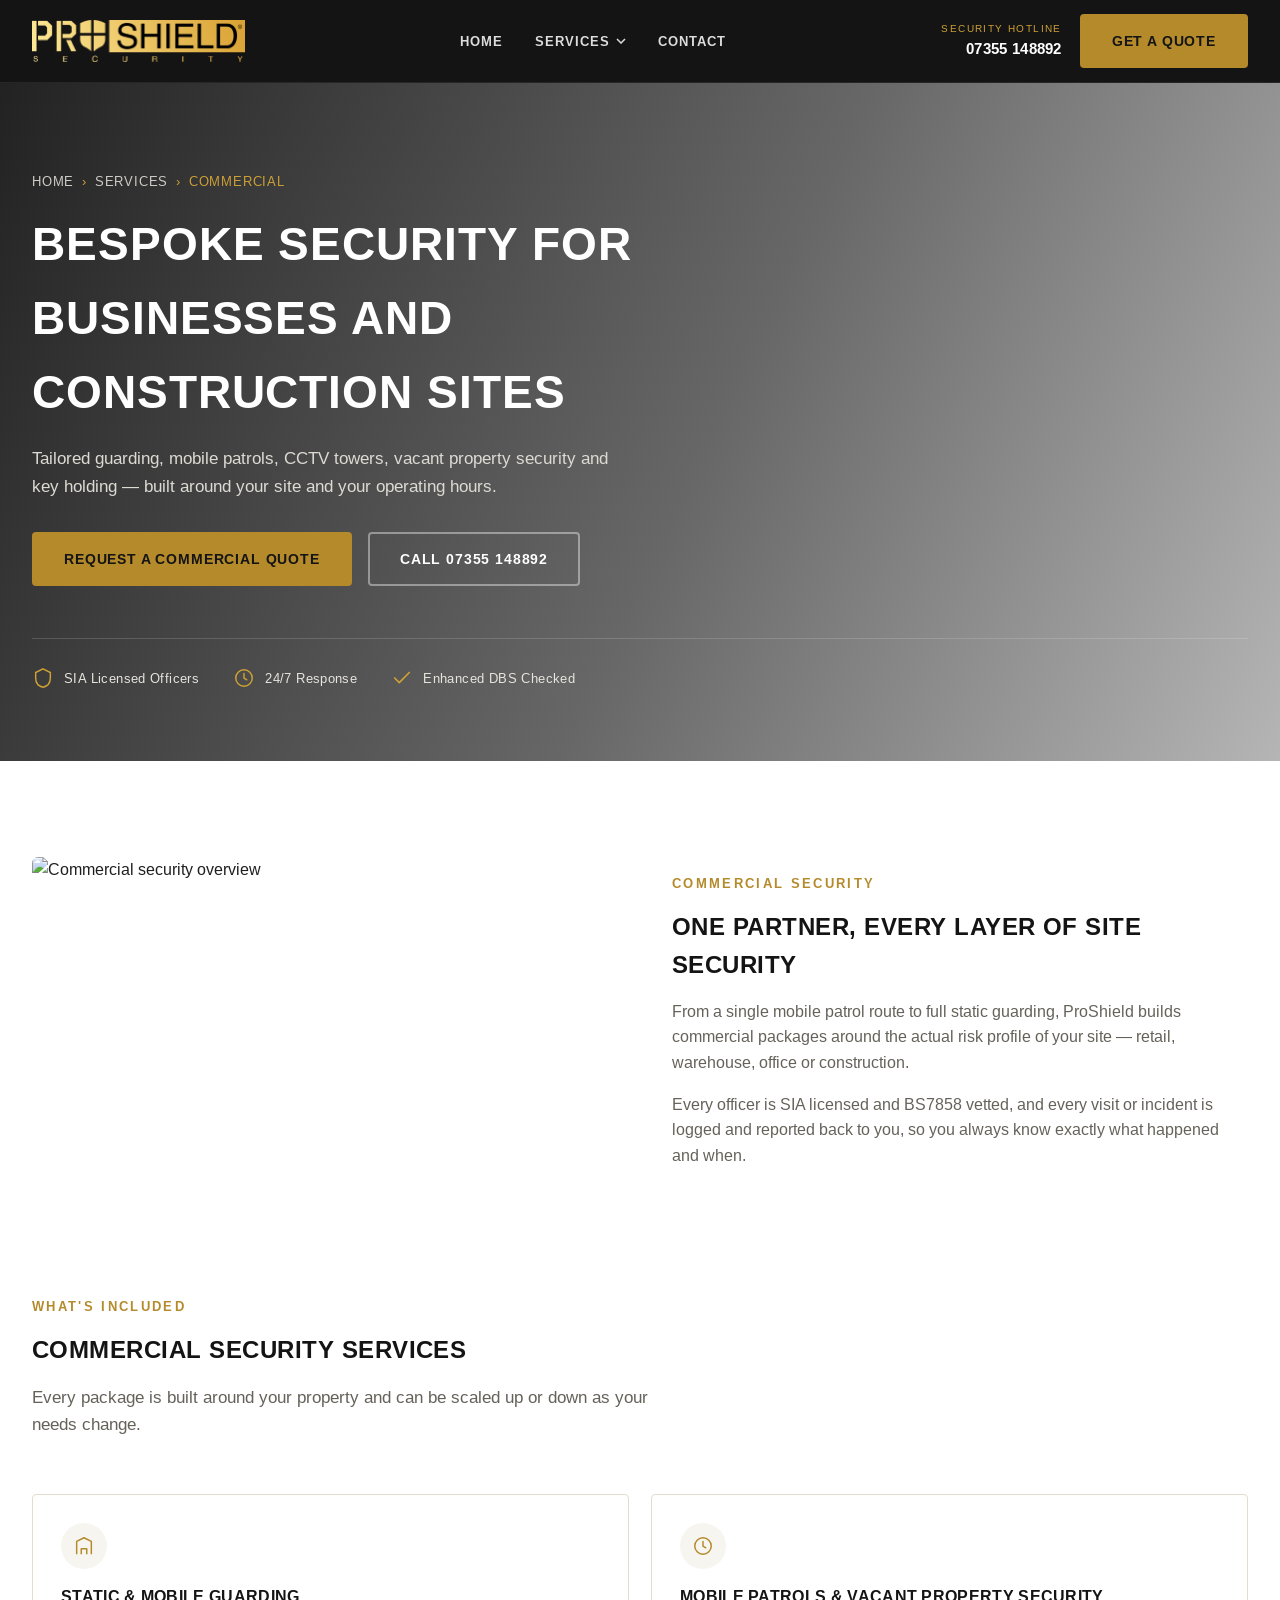
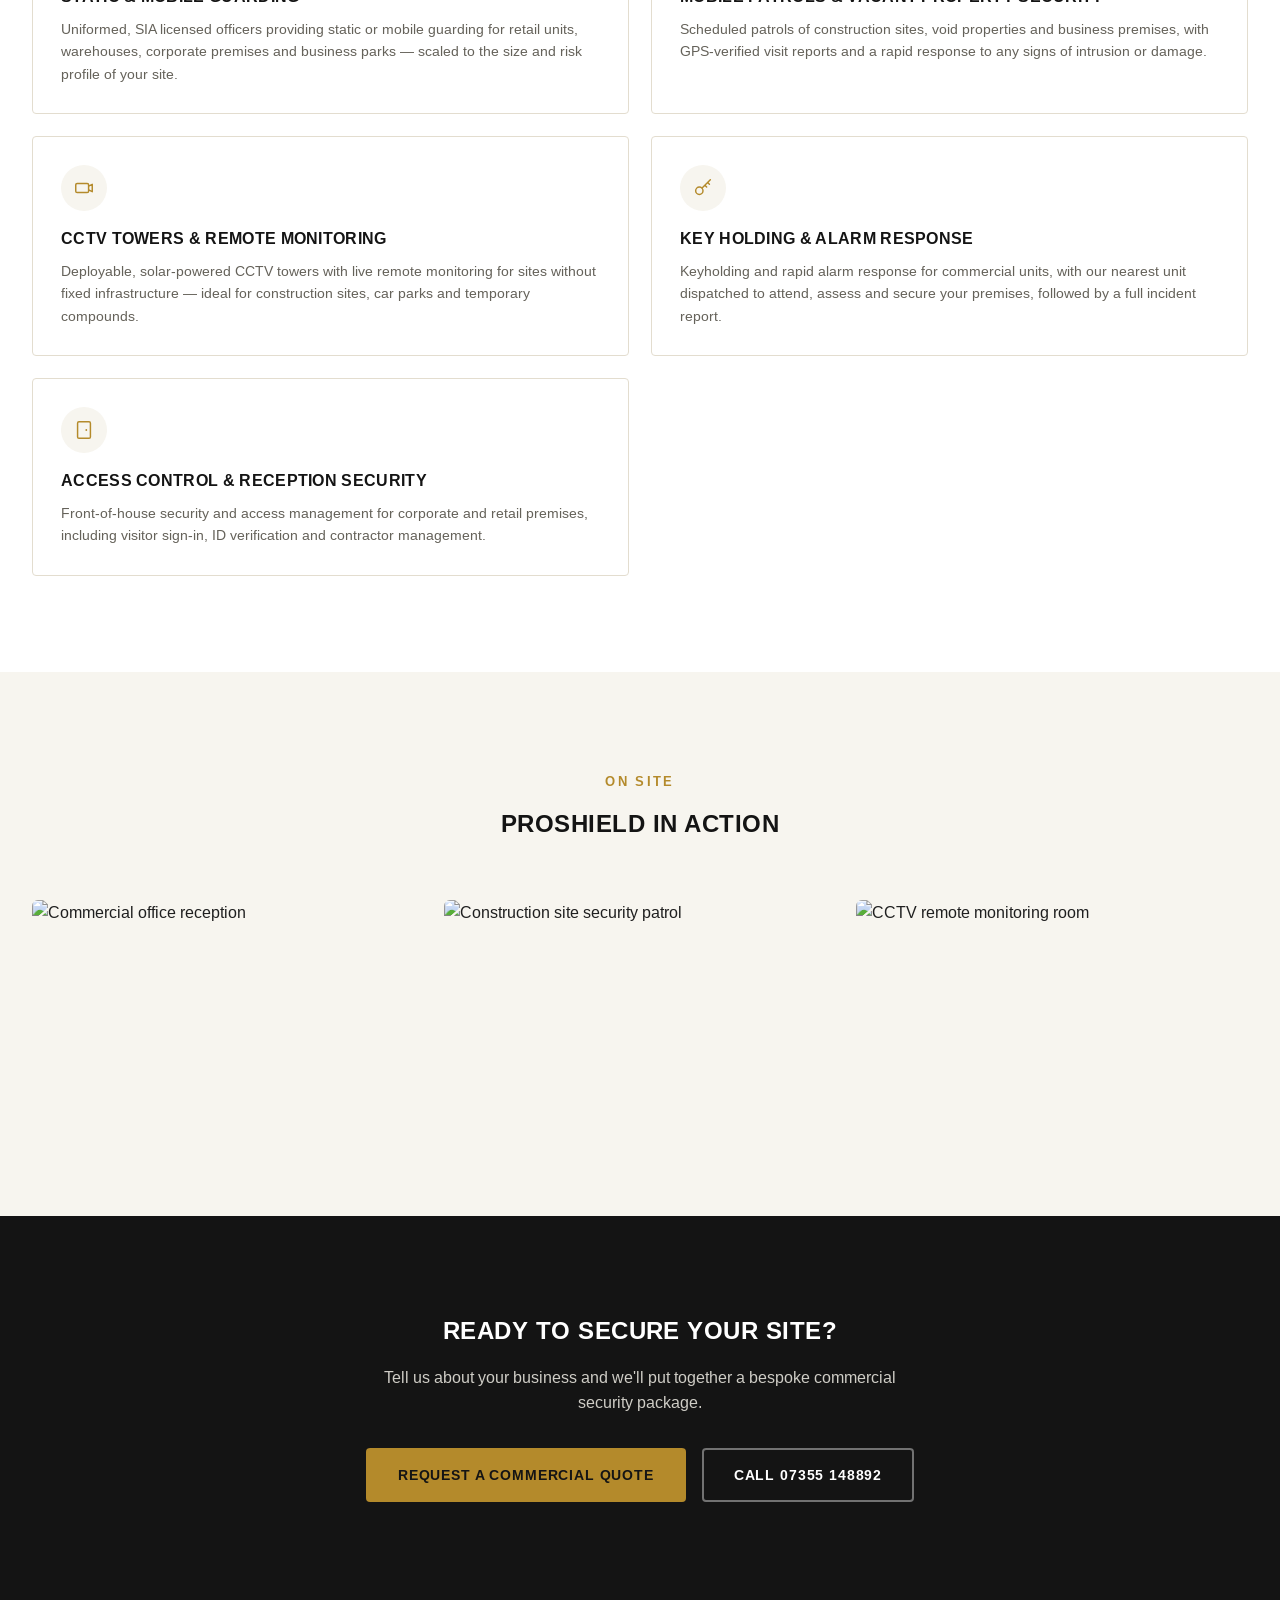
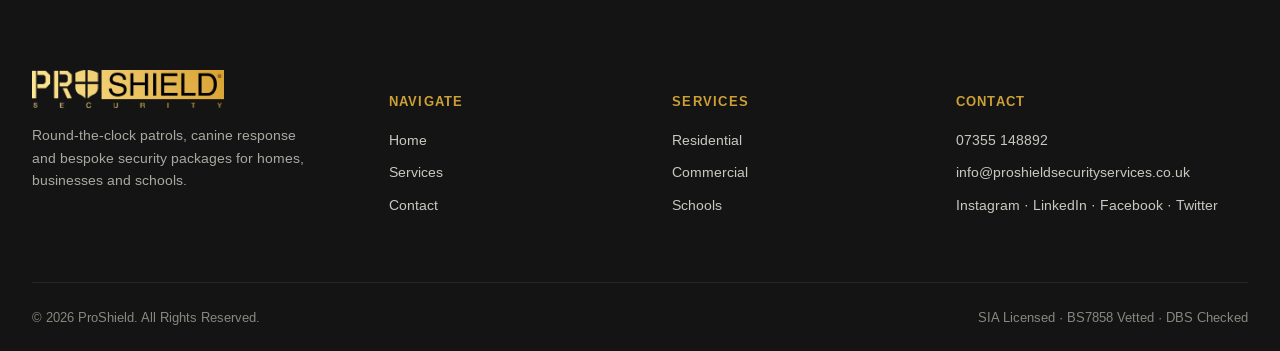
==== commercial.html @ 3a658f84 "Add files via upload" ====
<!DOCTYPE html>
<html lang="en">
<head>
<meta charset="UTF-8">
<meta name="viewport" content="width=device-width, initial-scale=1.0">
<title>Commercial Security | ProShield Security Services</title>
<meta name="description" content="Guarding, mobile patrols, CCTV towers, vacant property security and key holding for businesses and construction sites.">
<link rel="preconnect" href="https://fonts.googleapis.com">
<link rel="preconnect" href="https://fonts.gstatic.com" crossorigin>
<link href="https://fonts.googleapis.com/css2?family=Arimo:wght@400;500;600;700;800&amp;display=swap" rel="stylesheet">
<link rel="stylesheet" href="styles.css">
</head>
<body>
<!-- ============ HEADER ============ -->
<header>
  <div class="header-top">
    <a href="index.html#home" class="logo"><img src="assets/logo-proshield.png" alt="ProShield Security"></a>

    <nav class="mainnav" id="mainnav">
      <ul>
        <li><a href="index.html#home">Home</a></li>
        <li>
          <button type="button" aria-haspopup="true" aria-expanded="false" id="servicesToggle">Services
            <svg class="chevron" width="10" height="6" viewBox="0 0 10 6" fill="none"><path d="M1 1l4 4 4-4" stroke="currentColor" stroke-width="1.5"/></svg>
          </button>
          <div class="dropdown">
            <a href="residential.html">Residential</a>
            <a href="commercial.html" class="active">Commercial</a>
            <a href="schools.html">Schools</a>
          </div>
        </li>
        <li><a href="index.html#contact">Contact</a></li>
      </ul>
    </nav>

    <div class="header-cta">
      <div class="hotline">
        <span>Security Hotline</span>
        <strong><a href="tel:07355148892">07355 148892</a></strong>
      </div>
      <a href="index.html#contact" class="btn btn-primary">Get a Quote</a>
      <button class="hamburger" id="hamburger" aria-label="Open menu" aria-controls="mainnav">
        <span></span><span></span><span></span>
      </button>
    </div>
  </div>
</header>

<!-- ============ PAGE HERO ============ -->
<section class="page-hero" style="--hero-img:url('https://loremflickr.com/1800/700/office,building,security?lock=301');">
  <div class="wrap">
    <div class="breadcrumb"><a href="index.html#home">Home</a> &rsaquo; <a href="index.html#services">Services</a> &rsaquo; <span>Commercial</span></div>
    <h1>Bespoke security for businesses and construction sites</h1>
    <p class="lead">Tailored guarding, mobile patrols, CCTV towers, vacant property security and key holding &mdash; built around your site and your operating hours.</p>
    <div class="hero-actions">
      <a href="index.html#contact" class="btn btn-primary">Request a Commercial Quote</a>
      <a href="tel:07355148892" class="btn btn-outline">Call 07355 148892</a>
    </div>
      <div class="hero-trust">
        <div><svg viewBox="0 0 24 24" fill="none"><path d="M12 2l8 4v6c0 5.5-3.4 9-8 10-4.6-1-8-4.5-8-10V6l8-4z" stroke="currentColor" stroke-width="1.6"/></svg>SIA Licensed Officers</div>
        <div><svg viewBox="0 0 24 24" fill="none"><circle cx="12" cy="12" r="9" stroke="currentColor" stroke-width="1.6"/><path d="M12 7v5l3 2" stroke="currentColor" stroke-width="1.6" stroke-linecap="round"/></svg>24/7 Response</div>
        <div><svg viewBox="0 0 24 24" fill="none"><path d="M4 12l5 5L20 6" stroke="currentColor" stroke-width="1.8" stroke-linecap="round" stroke-linejoin="round"/></svg>Enhanced DBS Checked</div>
      </div>
  </div>
</section>

<section>
  <div class="wrap imgtext">
    <div class="photo"><img src="https://loremflickr.com/900/700/warehouse,security,guard?lock=302" alt="Commercial security overview" loading="lazy"></div>
    <div>
      <span class="eyebrow">Commercial Security</span>
      <h2>One partner, every layer of site security</h2>
      <p style="color:var(--text-muted);font-size:16px;">From a single mobile patrol route to full static guarding, ProShield builds commercial packages around the actual risk profile of your site &mdash; retail, warehouse, office or construction.</p>
      <p style="color:var(--text-muted);font-size:16px;">Every officer is SIA licensed and BS7858 vetted, and every visit or incident is logged and reported back to you, so you always know exactly what happened and when.</p>
    </div>
  </div>
</section>

<section style="padding-top:0;">
  <div class="wrap">
    <div class="section-head">
      <span class="eyebrow">What's Included</span>
      <h2>Commercial security services</h2>
      <p>Every package is built around your property and can be scaled up or down as your needs change.</p>
    </div>
    <div class="service-detail-grid">
        <div class="detail-card">
          <div class="icon-circle"><svg viewBox="0 0 24 24" fill="none"><path d="M4 21V7l8-4 8 4v14M9 21v-6h6v6" stroke="currentColor" stroke-width="1.6" stroke-linejoin="round"/></svg></div>
          <h4>Static &amp; Mobile Guarding</h4>
          <p>Uniformed, SIA licensed officers providing static or mobile guarding for retail units, warehouses, corporate premises and business parks &mdash; scaled to the size and risk profile of your site.</p>
        </div>
        <div class="detail-card">
          <div class="icon-circle"><svg viewBox="0 0 24 24" fill="none"><circle cx="12" cy="12" r="9" stroke="currentColor" stroke-width="1.6"/><path d="M12 7v5l3 2" stroke="currentColor" stroke-width="1.6" stroke-linecap="round"/></svg></div>
          <h4>Mobile Patrols &amp; Vacant Property Security</h4>
          <p>Scheduled patrols of construction sites, void properties and business premises, with GPS-verified visit reports and a rapid response to any signs of intrusion or damage.</p>
        </div>
        <div class="detail-card">
          <div class="icon-circle"><svg viewBox="0 0 24 24" fill="none"><rect x="3" y="7" width="14" height="10" rx="1.5" stroke="currentColor" stroke-width="1.6"/><path d="M17 10l4-2v8l-4-2" stroke="currentColor" stroke-width="1.6" stroke-linejoin="round"/></svg></div>
          <h4>CCTV Towers &amp; Remote Monitoring</h4>
          <p>Deployable, solar-powered CCTV towers with live remote monitoring for sites without fixed infrastructure &mdash; ideal for construction sites, car parks and temporary compounds.</p>
        </div>
        <div class="detail-card">
          <div class="icon-circle"><svg viewBox="0 0 24 24" fill="none"><circle cx="8" cy="15" r="4" stroke="currentColor" stroke-width="1.6"/><path d="M11 12l9-9M17 6l2 2M14 9l2 2" stroke="currentColor" stroke-width="1.6" stroke-linecap="round"/></svg></div>
          <h4>Key Holding &amp; Alarm Response</h4>
          <p>Keyholding and rapid alarm response for commercial units, with our nearest unit dispatched to attend, assess and secure your premises, followed by a full incident report.</p>
        </div>
        <div class="detail-card">
          <div class="icon-circle"><svg viewBox="0 0 24 24" fill="none"><rect x="5" y="3" width="14" height="18" rx="1.5" stroke="currentColor" stroke-width="1.6"/><circle cx="14.5" cy="12" r="1" fill="currentColor"/></svg></div>
          <h4>Access Control &amp; Reception Security</h4>
          <p>Front-of-house security and access management for corporate and retail premises, including visitor sign-in, ID verification and contractor management.</p>
        </div>
    </div>
  </div>
</section>

<section style="background:var(--cream);">
  <div class="wrap">
    <div class="section-head center">
      <span class="eyebrow">On Site</span>
      <h2>ProShield in action</h2>
    </div>
    <div class="gallery-strip">
      <div class="photo"><img src="https://loremflickr.com/700/500/office,lobby,building?lock=303" alt="Commercial office reception" loading="lazy"></div>
      <div class="photo"><img src="https://loremflickr.com/700/500/construction,site,security?lock=304" alt="Construction site security patrol" loading="lazy"></div>
      <div class="photo"><img src="https://loremflickr.com/700/500/cctv,control,room?lock=305" alt="CCTV remote monitoring room" loading="lazy"></div>
    </div>
  </div>
</section>

<section class="cta-band">
  <div class="wrap">
    <h2>Ready to secure your site?</h2>
    <p>Tell us about your business and we'll put together a bespoke commercial security package.</p>
    <div class="hero-actions">
      <a href="index.html#contact" class="btn btn-primary">Request a Commercial Quote</a>
      <a href="tel:07355148892" class="btn btn-outline">Call 07355 148892</a>
    </div>
  </div>
</section>
<!-- ============ FOOTER ============ -->
<footer>
  <div class="wrap">
    <div class="footer-grid">
      <div>
        <div class="footer-logo"><img src="assets/logo-proshield.png" alt="ProShield Security"></div>
        <p class="blurb">Round-the-clock patrols, canine response and bespoke security packages for homes, businesses and schools.</p>
      </div>
      <div>
        <h5>Navigate</h5>
        <ul>
          <li><a href="index.html#home">Home</a></li>
          <li><a href="index.html#services">Services</a></li>
          <li><a href="index.html#contact">Contact</a></li>
        </ul>
      </div>
      <div>
        <h5>Services</h5>
        <ul>
          <li><a href="residential.html">Residential</a></li>
          <li><a href="commercial.html">Commercial</a></li>
          <li><a href="schools.html">Schools</a></li>
        </ul>
      </div>
      <div>
        <h5>Contact</h5>
        <ul>
          <li><a href="tel:07355148892">07355 148892</a></li>
          <li><a href="mailto:info@proshieldsecurityservices.co.uk">info@proshieldsecurityservices.co.uk</a></li>
          <li>Instagram &middot; LinkedIn &middot; Facebook &middot; Twitter</li>
        </ul>
      </div>
    </div>
    <div class="footer-bottom">
      <span>&copy; 2026 ProShield. All Rights Reserved.</span>
      <span>SIA Licensed &middot; BS7858 Vetted &middot; DBS Checked</span>
    </div>
  </div>
</footer>

<script src="main.js"></script>
</body>
</html>
---- styles.css ----
:root{
  --gold:#b48a2b;
  --gold-light:#cea136;
  --gold-pale:#f0e2c1;
  --dark:#141414;
  --dark2:#1f1f1f;
  --dark3:#242424;
  --cream:#f7f5ef;
  --white:#ffffff;
  --text:#1f1f1f;
  --text-muted:#65625a;
  --alert:#8c2f24;
  --border:#e3ddcf;
  --radius:4px;
  --maxw:1320px;
}
*{box-sizing:border-box;}
html{scroll-behavior:smooth;}
body.nav-locked{overflow:hidden;}
body{
  margin:0;
  font-family:'Arimo','Helvetica Neue',Helvetica,Arial,sans-serif;
  color:var(--text);
  background:var(--white);
  line-height:1.6;
  font-size:16px;
}
h1,h2,h3,h4{
  font-family:'Arimo','Helvetica Neue',Helvetica,Arial,sans-serif;
  text-transform:uppercase;
  letter-spacing:.02em;
  font-weight:700;
  margin:0 0 .6em;
  color:var(--dark);
}
p{margin:0 0 1em;}
a{color:inherit;text-decoration:none;}
img{max-width:100%;display:block;}
ul{margin:0;padding:0;list-style:none;}
.wrap{max-width:var(--maxw);margin:0 auto;padding:0 32px;}
.eyebrow{
  display:inline-block;
  font-size:13px;
  letter-spacing:.18em;
  text-transform:uppercase;
  color:var(--gold);
  font-weight:700;
  margin-bottom:14px;
}
.btn{
  display:inline-flex;
  align-items:center;
  gap:8px;
  padding:14px 30px;
  font-size:14px;
  letter-spacing:.06em;
  text-transform:uppercase;
  font-weight:700;
  border-radius:var(--radius);
  border:2px solid transparent;
  cursor:pointer;
  transition:all .2s ease;
}
.btn-primary{background:var(--gold);color:var(--dark);}
.btn-primary:hover{background:var(--gold-light);}
.btn-outline{border-color:rgba(255,255,255,.4);color:#fff;}
.btn-outline:hover{border-color:var(--gold);color:var(--gold);}
.btn-outline-dark{border-color:var(--dark);color:var(--dark);}
.btn-outline-dark:hover{border-color:var(--gold);color:var(--gold);background:var(--dark);}
section{padding:96px 0;}
.section-head{max-width:640px;margin-bottom:56px;}
.section-head.center{margin-left:auto;margin-right:auto;text-align:center;}
.section-head p{color:var(--text-muted);font-size:17px;}

/* ---------- HEADER ---------- */
header{
  position:sticky;top:0;z-index:200;
  background:var(--dark);
  border-bottom:1px solid rgba(255,255,255,.08);
}
.header-top{
  display:flex;align-items:center;justify-content:space-between;
  padding:14px 32px;max-width:var(--maxw);margin:0 auto;
  gap:24px;--header-h:74px;
}
.logo{display:flex;align-items:center;white-space:nowrap;flex:none;}
.logo img{height:42px;width:auto;display:block;}
nav.mainnav{display:flex;align-items:center;gap:36px;}
nav.mainnav > ul{display:flex;align-items:center;gap:32px;margin:0;padding:0;}
nav.mainnav > ul > li{position:relative;display:flex;align-items:center;}
nav.mainnav > ul > li > a, nav.mainnav > ul > li > button{
  background:none;border:none;margin:0;cursor:pointer;
  font:700 13px/1 'Arimo','Helvetica Neue',Helvetica,Arial,sans-serif;
  letter-spacing:.08em;
  text-transform:uppercase;color:#ddd;
  padding:8px 0;display:flex;align-items:center;gap:6px;
}
nav.mainnav > ul > li > a:hover, nav.mainnav > ul > li > button:hover,
nav.mainnav > ul > li > a.active{color:var(--gold-light);}
nav.mainnav .chevron{flex:none;transition:transform .2s ease;}
.dropdown{
  position:absolute;top:100%;left:50%;transform:translateX(-50%);
  background:#fff;min-width:220px;border-radius:var(--radius);
  box-shadow:0 18px 40px rgba(0,0,0,.25);
  padding:10px;opacity:0;visibility:hidden;translate:0 8px;
  transition:.18s ease;
}
nav.mainnav > ul > li:hover .dropdown{opacity:1;visibility:visible;translate:0 0;}
.dropdown a{
  display:block;padding:10px 14px;border-radius:3px;
  font-size:14px;color:var(--text);font-weight:600;
}
.dropdown a:hover{background:var(--cream);color:var(--gold);}
.dropdown a.active{color:var(--gold);}
.header-cta{display:flex;align-items:center;gap:18px;flex:none;}
.hotline{display:flex;flex-direction:column;color:#fff;text-align:right;}
.hotline span{font-size:10px;letter-spacing:.14em;color:var(--gold-light);text-transform:uppercase;}
.hotline strong{font-size:15px;letter-spacing:.02em;}
.hamburger{display:none;background:none;border:none;cursor:pointer;padding:6px;flex:none;}
.hamburger span{display:block;width:24px;height:2px;background:#fff;margin:5px 0;transition:.2s ease;}

/* ---------- HERO ---------- */
.hero{
  position:relative;overflow:hidden;
  background:
    linear-gradient(115deg, rgba(10,10,10,.94) 0%, rgba(10,10,10,.72) 45%, rgba(10,10,10,.4) 100%),
    var(--hero-img, none) center/cover no-repeat;
  color:#fff;padding:120px 0 96px;
}
.hero-grid{
  position:relative;display:grid;grid-template-columns:1.1fr .9fr;gap:60px;align-items:center;
}
.hero h1{color:#fff;font-size:clamp(32px,3.6vw,56px);line-height:1.08;max-width:660px;}
.hero h1 em{font-style:normal;color:var(--gold-light);}
.hero p.lead{color:#dcdad3;font-size:18px;max-width:520px;}
.hero-actions{display:flex;gap:16px;margin-top:32px;flex-wrap:wrap;}
.hero-trust{
  margin-top:52px;display:flex;gap:34px;flex-wrap:wrap;
  padding-top:28px;border-top:1px solid rgba(255,255,255,.15);
}
.hero-trust div{display:flex;align-items:center;gap:10px;color:#e7e5de;font-size:13px;letter-spacing:.03em;}
.hero-trust svg{width:22px;height:22px;color:var(--gold-light);flex:none;}
.hero-panel{
  position:relative;border:1px solid rgba(255,255,255,.16);
  border-radius:6px;padding:36px;
  background:linear-gradient(155deg, rgba(180,138,43,.22), rgba(0,0,0,.35));
  backdrop-filter:blur(3px);
}
.hero-panel .mark-big{width:44px;height:44px;color:var(--gold-light);margin-bottom:18px;}
.hero-panel h3{color:#fff;font-size:20px;}
.hero-panel p{color:#dcdad3;font-size:14.5px;}
.hero-stats{display:grid;grid-template-columns:1fr 1fr;gap:22px;margin-top:26px;}
.hero-stats div strong{display:block;font-size:26px;color:var(--gold-light);}
.hero-stats div span{font-size:12px;color:#c6c4bc;letter-spacing:.05em;text-transform:uppercase;}

/* ---------- PAGE HERO (subpages) ---------- */
.page-hero{
  position:relative;overflow:hidden;color:#fff;
  padding:88px 0 72px;
  background:
    linear-gradient(115deg, rgba(10,10,10,.90) 0%, rgba(10,10,10,.62) 55%, rgba(10,10,10,.3) 100%),
    var(--hero-img, none) center/cover no-repeat;
}
.page-hero .breadcrumb{font-size:13px;letter-spacing:.06em;text-transform:uppercase;color:var(--gold-light);margin-bottom:16px;display:flex;gap:8px;align-items:center;}
.page-hero .breadcrumb a{color:#cfcdc6;}
.page-hero .breadcrumb a:hover{color:var(--gold-light);}
.page-hero h1{color:#fff;font-size:clamp(30px,3.6vw,48px);max-width:760px;margin-bottom:16px;}
.page-hero p.lead{color:#dcdad3;font-size:17px;max-width:600px;}

/* ---------- ALERT BAR ---------- */
.alert-bar{background:var(--alert);color:#fff;padding:16px 0;}
.alert-bar .wrap{display:flex;align-items:center;gap:14px;}
.alert-bar svg{width:26px;height:26px;flex:none;}
.alert-bar strong{letter-spacing:.05em;font-size:14px;text-transform:uppercase;}
.alert-bar span{font-size:14px;color:#f3d9d3;}

/* ---------- SERVICES GRID (home) ---------- */
.services-grid{display:grid;grid-template-columns:repeat(4,1fr);gap:24px;}
.service-card{
  border:1px solid var(--border);border-radius:var(--radius);
  overflow:hidden;background:var(--white);
  transition:.2s ease;
}
.service-card:hover{border-color:var(--gold);box-shadow:0 16px 34px rgba(20,20,20,.07);transform:translateY(-3px);}
.service-card .thumb{height:150px;overflow:hidden;background:var(--dark);}
.service-card .thumb img{width:100%;height:100%;object-fit:cover;}
.service-card .body{padding:26px;}
.icon-circle{
  width:56px;height:56px;border-radius:50%;
  background:var(--dark);display:flex;align-items:center;justify-content:center;
  margin-bottom:20px;
}
.icon-circle svg{width:26px;height:26px;color:var(--gold-light);}
.service-card h4{font-size:16px;margin-bottom:8px;}
.service-card p{font-size:14px;color:var(--text-muted);margin:0;}

/* ---------- IMAGE + TEXT BLOCK ---------- */
.imgtext{display:grid;grid-template-columns:1fr 1fr;gap:64px;align-items:center;}
.imgtext .photo{border-radius:6px;overflow:hidden;position:relative;}
.imgtext .photo img{width:100%;height:100%;object-fit:cover;min-height:340px;}
.imgtext.reverse .photo{order:2;}

/* ---------- MISSION (dark) ---------- */
.mission{background:var(--dark2);color:#eae8e2;}
.mission-grid{display:grid;grid-template-columns:.9fr 1.1fr;gap:64px;align-items:center;}
.mission .quote-mark{font-size:80px;color:var(--gold);line-height:1;margin-bottom:6px;}
.mission blockquote{margin:0;font-size:18px;color:#d8d6cf;font-style:normal;}
.mission-badge{
  display:inline-flex;align-items:center;gap:10px;
  border:1px solid rgba(255,255,255,.15);border-radius:40px;
  padding:8px 18px;font-size:12px;letter-spacing:.06em;color:var(--gold-light);
  text-transform:uppercase;margin-bottom:22px;font-weight:700;
}
.mission-side{border-left:3px solid var(--gold);padding-left:28px;}
.mission-side h4{color:#fff;font-size:15px;letter-spacing:.04em;margin-bottom:6px;}
.mission-side p{font-size:14px;color:#b7b5ad;margin-bottom:22px;}

/* ---------- TEAM / CREDENTIALS ---------- */
.team{background:var(--cream);}
.team-grid{display:grid;grid-template-columns:1fr 1fr;gap:64px;align-items:start;}
.team blockquote{font-size:17px;color:var(--text);border-left:3px solid var(--gold);padding-left:24px;margin:0 0 28px;}
.credentials{display:flex;flex-direction:column;gap:16px;}
.cred-item{display:flex;gap:14px;align-items:flex-start;background:#fff;border:1px solid var(--border);padding:18px 20px;border-radius:var(--radius);}
.cred-item svg{width:24px;height:24px;color:var(--gold);flex:none;margin-top:2px;}
.cred-item strong{display:block;font-size:14px;letter-spacing:.02em;margin-bottom:2px;}
.cred-item span{font-size:13.5px;color:var(--text-muted);}

/* ---------- TESTIMONIAL ---------- */
.testimonial{background:var(--dark);color:#fff;text-align:center;}
.testimonial .quote-mark{font-size:64px;color:var(--gold);line-height:1;}
.testimonial blockquote{
  max-width:760px;margin:0 auto 24px;font-size:22px;line-height:1.5;color:#efeee9;
  font-weight:600;text-transform:none;letter-spacing:0;
}
.testimonial cite{font-style:normal;font-size:13px;letter-spacing:.1em;text-transform:uppercase;color:var(--gold-light);}

/* ---------- SERVICE HUB CARDS (home -> subpages) ---------- */
.hub-grid{display:grid;grid-template-columns:repeat(3,1fr);gap:28px;}
.hub-card{
  position:relative;border-radius:8px;overflow:hidden;min-height:360px;
  display:flex;flex-direction:column;justify-content:flex-end;
  color:#fff;
}
.hub-card img{position:absolute;inset:0;width:100%;height:100%;object-fit:cover;z-index:0;}
.hub-card::before{
  content:"";position:absolute;inset:0;z-index:1;
  background:linear-gradient(0deg, rgba(10,10,10,.92) 0%, rgba(10,10,10,.35) 55%, rgba(10,10,10,.1) 100%);
}
.hub-card .hub-body{position:relative;z-index:2;padding:30px;}
.hub-card .eyebrow{color:var(--gold-light);}
.hub-card h3{color:#fff;font-size:22px;margin-bottom:10px;}
.hub-card p{color:#dcdad3;font-size:14.5px;margin-bottom:18px;}
.hub-card .btn{padding:11px 22px;font-size:13px;}
.hub-card:hover img{transform:scale(1.05);}
.hub-card img{transition:transform .4s ease;}

/* ---------- SERVICE DETAIL (subpages) ---------- */
.service-detail-grid{display:grid;grid-template-columns:repeat(2,1fr);gap:22px;}
.detail-card{border:1px solid var(--border);border-radius:var(--radius);padding:28px;}
.detail-card .icon-circle{width:46px;height:46px;background:var(--cream);margin-bottom:16px;}
.detail-card .icon-circle svg{color:var(--gold);width:22px;height:22px;}
.detail-card h4{font-size:15.5px;margin-bottom:8px;}
.detail-card p{font-size:14px;color:var(--text-muted);margin:0;}

.gallery-strip{display:grid;grid-template-columns:repeat(3,1fr);gap:20px;}
.gallery-strip .photo{border-radius:6px;overflow:hidden;height:220px;}
.gallery-strip .photo img{width:100%;height:100%;object-fit:cover;}

.cta-band{background:var(--dark);color:#fff;text-align:center;}
.cta-band h2{color:#fff;}
.cta-band p{color:#cfcdc6;max-width:560px;margin:0 auto 30px;}
.cta-band .hero-actions{justify-content:center;}

/* ---------- CONTACT ---------- */
.contact{background:var(--cream);}
.contact-grid{display:grid;grid-template-columns:.85fr 1.15fr;gap:60px;}
.contact-info h3{font-size:19px;}
.contact-line{display:flex;gap:14px;align-items:flex-start;margin-bottom:22px;}
.contact-line svg{width:22px;height:22px;color:var(--gold);flex:none;margin-top:3px;}
.contact-line strong{display:block;font-size:13px;letter-spacing:.03em;text-transform:uppercase;color:var(--text-muted);margin-bottom:2px;}
.contact-line a, .contact-line span{font-size:15.5px;color:var(--text);}
.social-row{display:flex;gap:12px;margin-top:30px;}
.social-row a{
  width:38px;height:38px;border-radius:50%;border:1px solid var(--border);
  display:flex;align-items:center;justify-content:center;background:#fff;
}
.social-row a svg{width:17px;height:17px;color:var(--dark);}
.social-row a:hover{background:var(--dark);}
.social-row a:hover svg{color:var(--gold-light);}
form.contact-form{background:#fff;border:1px solid var(--border);border-radius:6px;padding:36px;}
.form-row{display:grid;grid-template-columns:1fr 1fr;gap:16px;margin-bottom:16px;}
.field{display:flex;flex-direction:column;gap:6px;margin-bottom:16px;}
.field label{font-size:12.5px;letter-spacing:.03em;text-transform:uppercase;color:var(--text-muted);font-weight:700;}
.field input, .field textarea{
  border:1px solid var(--border);border-radius:3px;padding:12px 14px;font-family:inherit;
  font-size:14.5px;color:var(--text);background:#fbfaf7;
}
.field input:focus, .field textarea:focus{outline:2px solid var(--gold);outline-offset:1px;background:#fff;}
.field textarea{resize:vertical;min-height:120px;}
.form-note{font-size:13px;color:var(--text-muted);margin-top:14px;}
#form-success{display:none;background:#eef7ee;border:1px solid #bfe3bf;color:#245b24;padding:14px 16px;border-radius:4px;font-size:14px;margin-bottom:18px;}
#form-success.show{display:block;}

/* ---------- FOOTER ---------- */
footer{background:var(--dark);color:#c9c7c0;padding:72px 0 0;}
.footer-grid{display:grid;grid-template-columns:1.3fr 1fr 1fr 1.2fr;gap:40px;padding-bottom:56px;border-bottom:1px solid rgba(255,255,255,.08);}
.footer-grid h5{color:var(--gold-light);font-size:12.5px;letter-spacing:.1em;text-transform:uppercase;margin-bottom:18px;}
.footer-grid li{margin-bottom:10px;font-size:14px;}
.footer-grid a:hover{color:var(--gold-light);}
.footer-bottom{display:flex;justify-content:space-between;align-items:center;padding:24px 0;font-size:12.5px;color:#8a887f;flex-wrap:wrap;gap:10px;}
.footer-logo{margin-bottom:16px;}
.footer-logo img{height:38px;width:auto;}
footer p.blurb{font-size:14px;color:#a9a7a0;max-width:280px;}

/* ---------- RESPONSIVE ---------- */
@media (min-width:1601px){
  :root{--maxw:1480px;}
  body{font-size:17px;}
  .hero{padding:150px 0 120px;}
  .hero h1{font-size:clamp(44px,3.4vw,64px);}
  section{padding:112px 0;}
}
@media (max-width:980px){
  .header-top{padding:12px 20px;--header-h:62px;}
  .logo img{height:34px;}
  .header-cta .btn-primary{display:none;}
  .hotline{display:none;}
  .hamburger{display:block;}

  nav.mainnav > ul{display:none;}
  nav.mainnav.open > ul{
    display:flex;flex-direction:column;gap:0;width:100%;
  }
  nav.mainnav.open{
    display:block;
    position:fixed;top:var(--header-h);left:0;right:0;bottom:0;
    background:#fff;z-index:300;overflow-y:auto;
    box-shadow:0 20px 40px rgba(0,0,0,.2);
    padding-top:16vh;
  }
  nav.mainnav.open > ul > li{
    display:block;width:100%;border-bottom:none;position:static;
  }
  nav.mainnav.open > ul > li > a,
  nav.mainnav.open > ul > li > button{
    width:calc(100% - 100px);margin:0 auto;
    justify-content:center;text-align:center;
    padding:20px 0;font-size:19px;letter-spacing:0;
    text-transform:none;color:var(--dark);font-weight:700;
    border-bottom:1px solid var(--border);
  }
  nav.mainnav.open > ul > li > a:hover,
  nav.mainnav.open > ul > li > button:hover{color:var(--gold);}
  nav.mainnav.open .chevron{width:12px;height:8px;}
  nav.mainnav.open li.subopen > button .chevron{transform:rotate(180deg);}
  nav.mainnav.open .dropdown{
    position:static;transform:none;opacity:1;visibility:visible;translate:0;
    box-shadow:none;border-radius:0;padding:0;background:var(--cream);
    max-height:0;overflow:hidden;transition:max-height .25s ease;
  }
  nav.mainnav.open li.subopen .dropdown{max-height:260px;}
  nav.mainnav.open .dropdown a{
    display:block;width:calc(100% - 100px);margin:0 auto;
    text-align:center;padding:14px 0;font-size:15px;font-weight:600;
    border-bottom:1px solid var(--border);border-radius:0;color:var(--text-muted);
  }
  nav.mainnav.open .dropdown a:last-child{border-bottom:none;}

  .hero-grid{grid-template-columns:1fr;}
  .hero-panel{order:-1;}
  .services-grid{grid-template-columns:repeat(2,1fr);}
  .mission-grid, .team-grid, .contact-grid, .imgtext{grid-template-columns:1fr;}
  .imgtext .photo{order:-1;}
  .service-detail-grid{grid-template-columns:1fr;}
  .hub-grid{grid-template-columns:1fr;}
  .gallery-strip{grid-template-columns:1fr 1fr;}
  .footer-grid{grid-template-columns:1fr 1fr;}
}
@media (max-width:560px){
  section{padding:64px 0;}
  .header-top{padding:10px 16px;}
  .logo img{height:30px;}
  .services-grid{grid-template-columns:1fr;}
  .form-row{grid-template-columns:1fr;}
  .footer-grid{grid-template-columns:1fr;}
  .hero-trust{gap:20px;}
  .gallery-strip{grid-template-columns:1fr;}
}
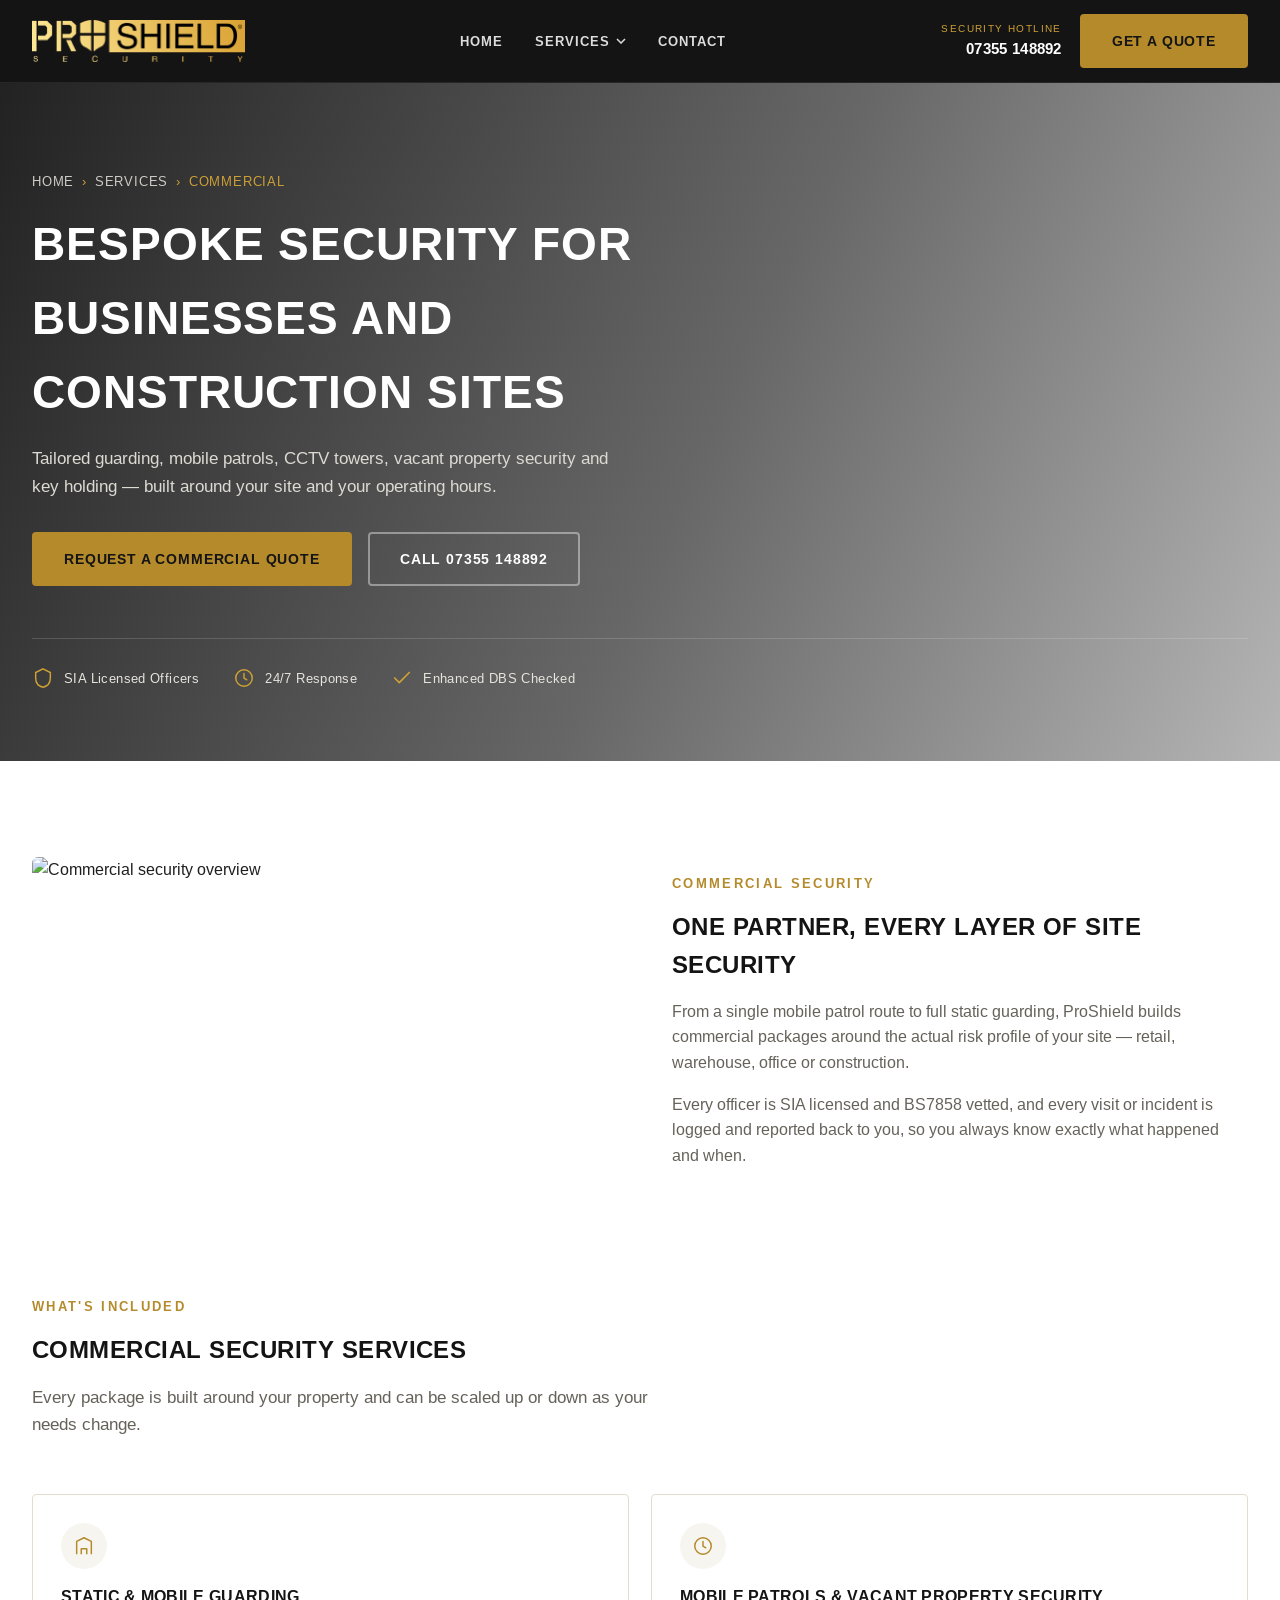
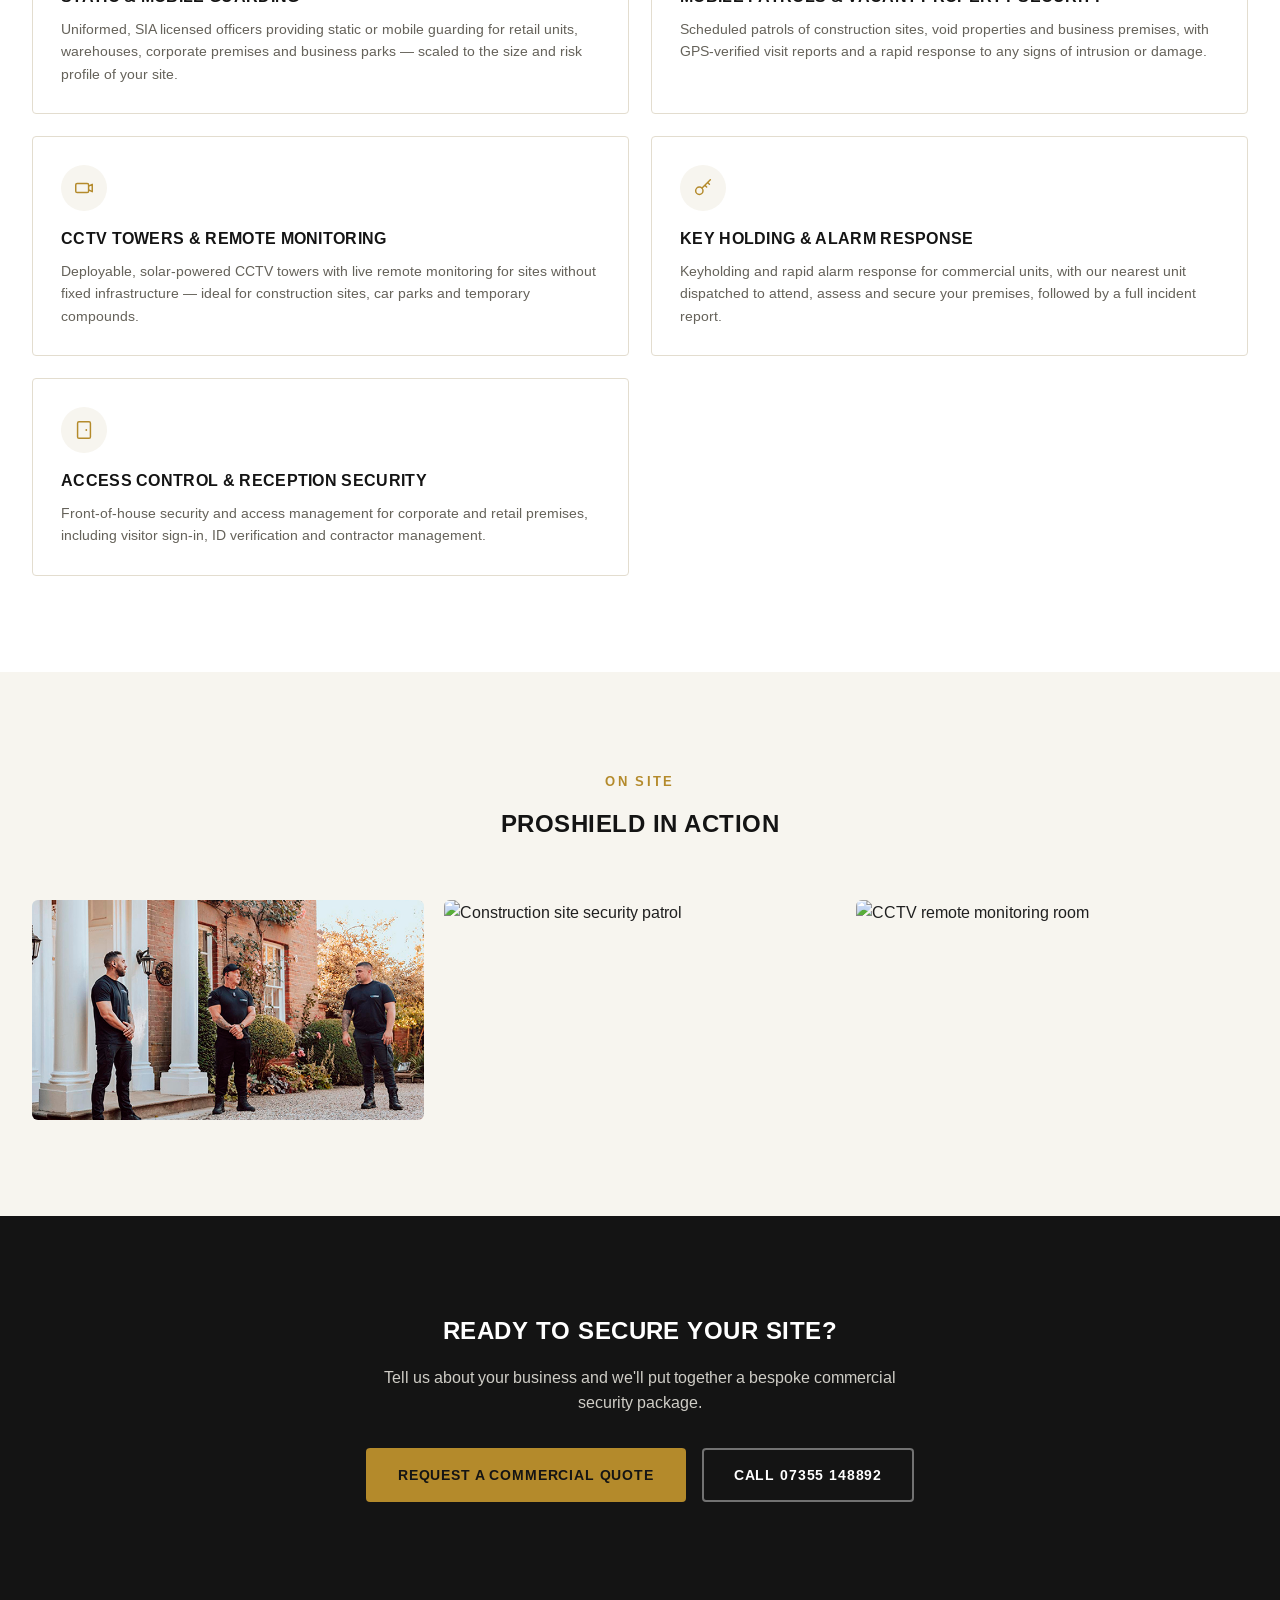
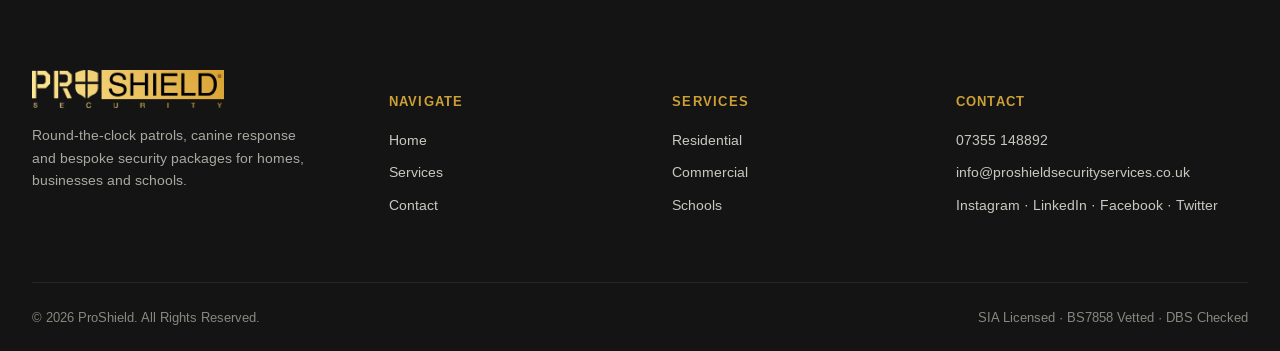
==== commit 1b1c4edc: "Update commercial.html" ====
--- a/commercial.html
+++ b/commercial.html
@@ -120,9 +120,9 @@
       <h2>ProShield in action</h2>
     </div>
     <div class="gallery-strip">
-      <div class="photo"><img src="https://loremflickr.com/700/500/office,lobby,building?lock=303" alt="Commercial office reception" loading="lazy"></div>
-      <div class="photo"><img src="https://loremflickr.com/700/500/construction,site,security?lock=304" alt="Construction site security patrol" loading="lazy"></div>
-      <div class="photo"><img src="https://loremflickr.com/700/500/cctv,control,room?lock=305" alt="CCTV remote monitoring room" loading="lazy"></div>
+      <div class="photo"><img src="assets/xx_0000_com-3.jpg" alt="Commercial office reception" loading="lazy"></div>
+      <div class="photo"><img src="assets/xx_0000_com-2.jpg" alt="Construction site security patrol" loading="lazy"></div>
+      <div class="photo"><img src="assets/xx_0000_com-1.jpg" alt="CCTV remote monitoring room" loading="lazy"></div>
     </div>
   </div>
 </section>
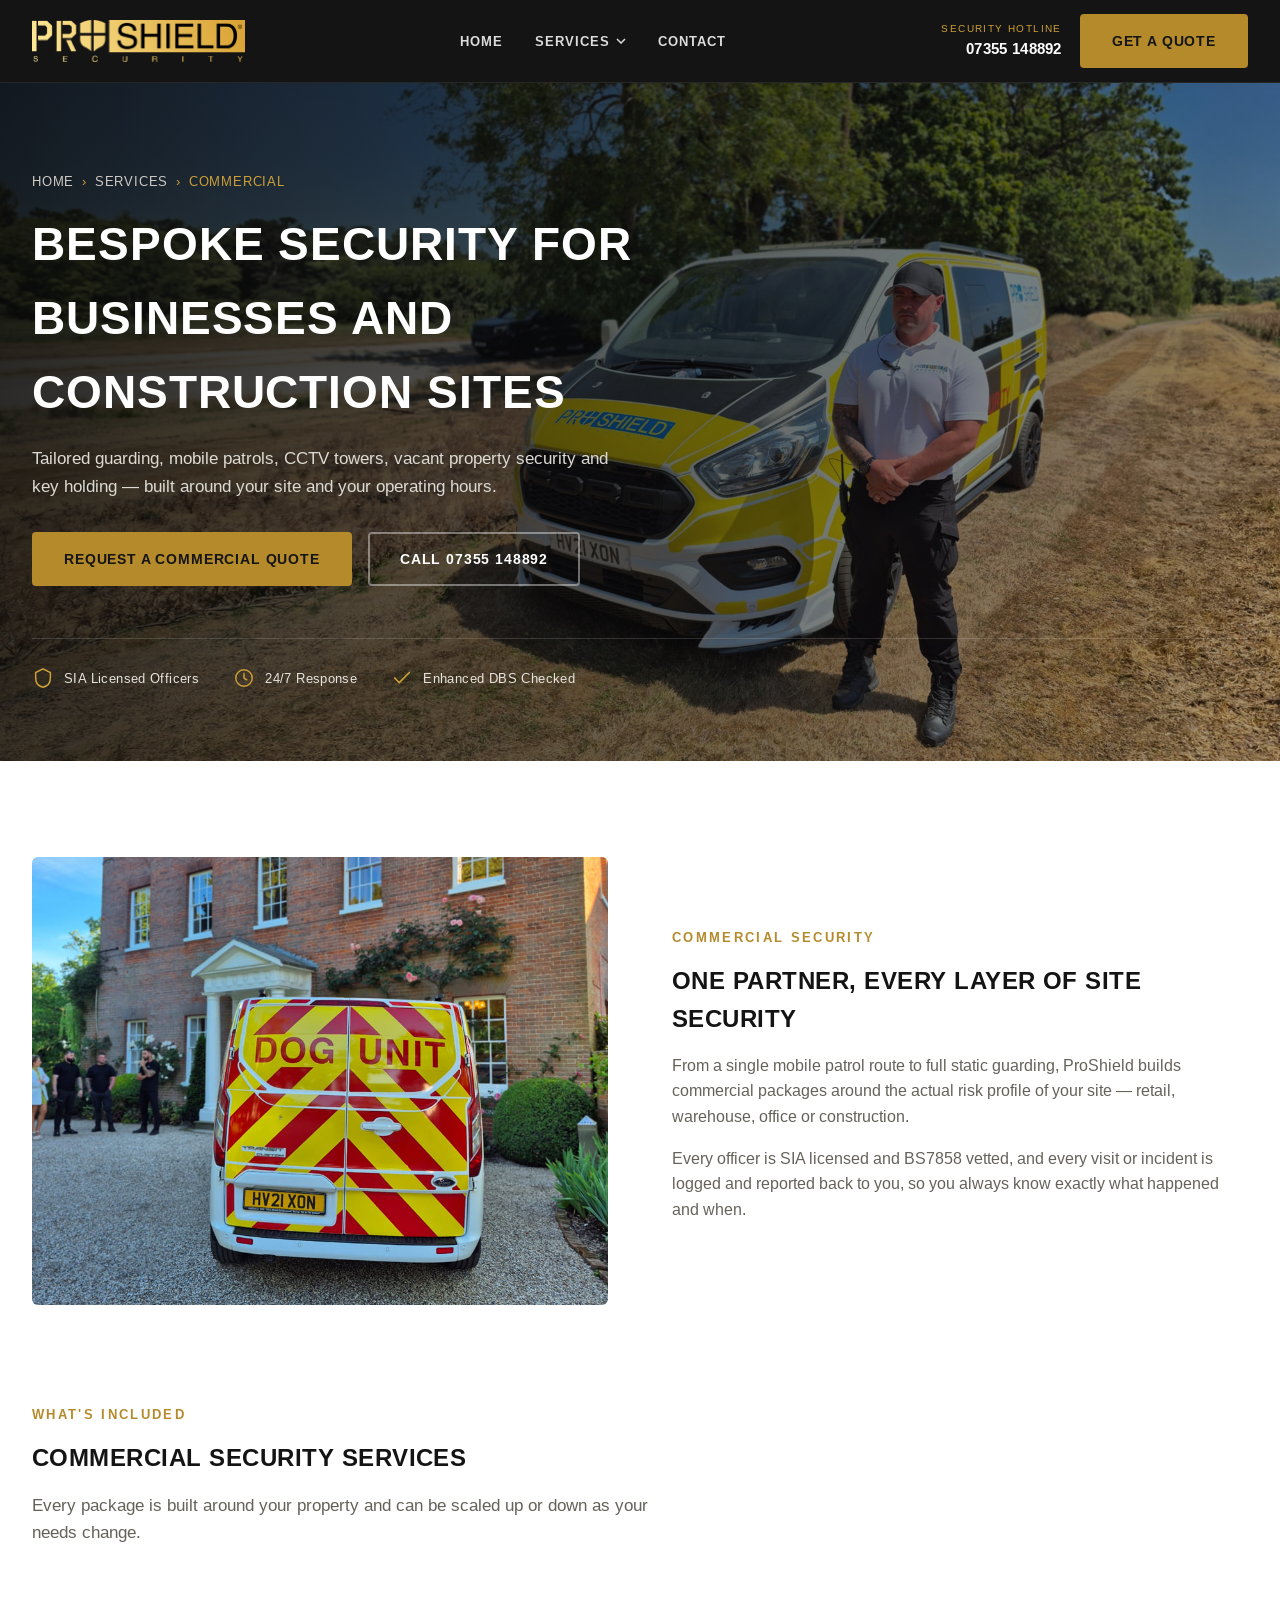
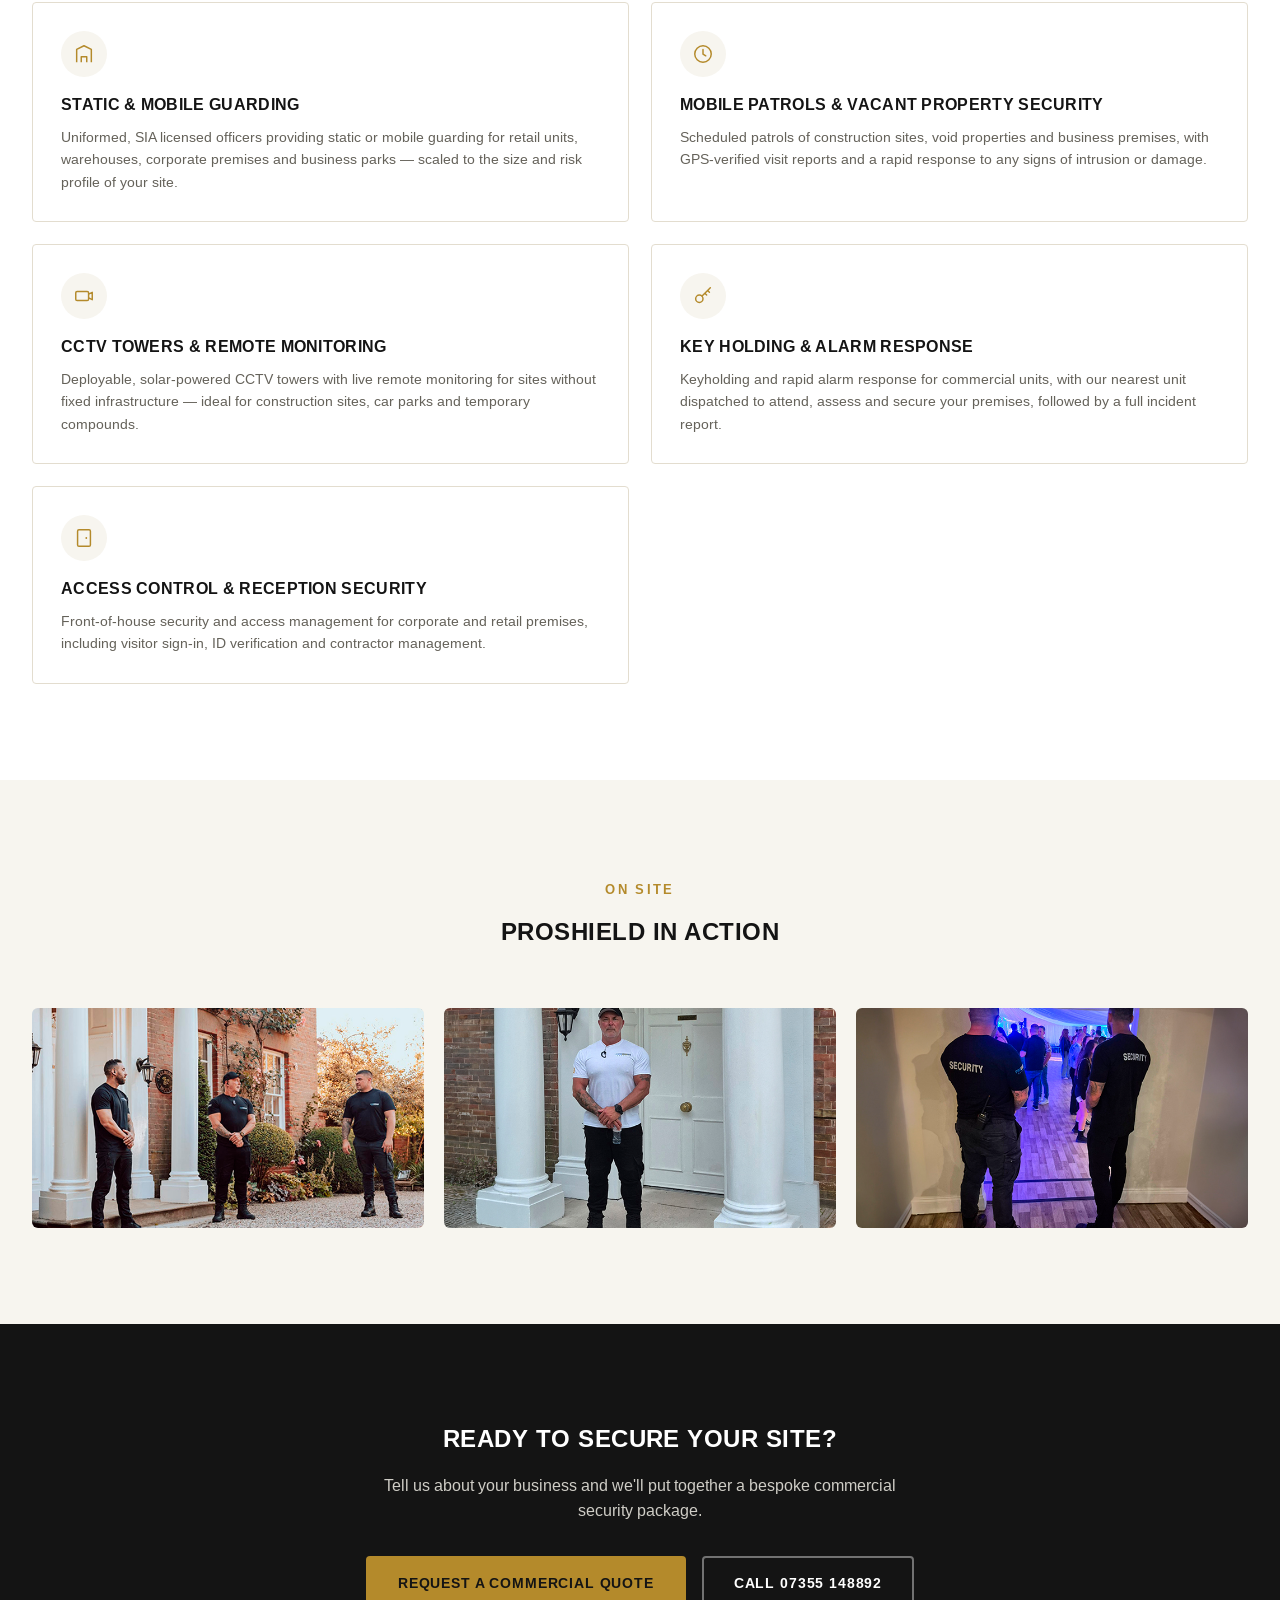
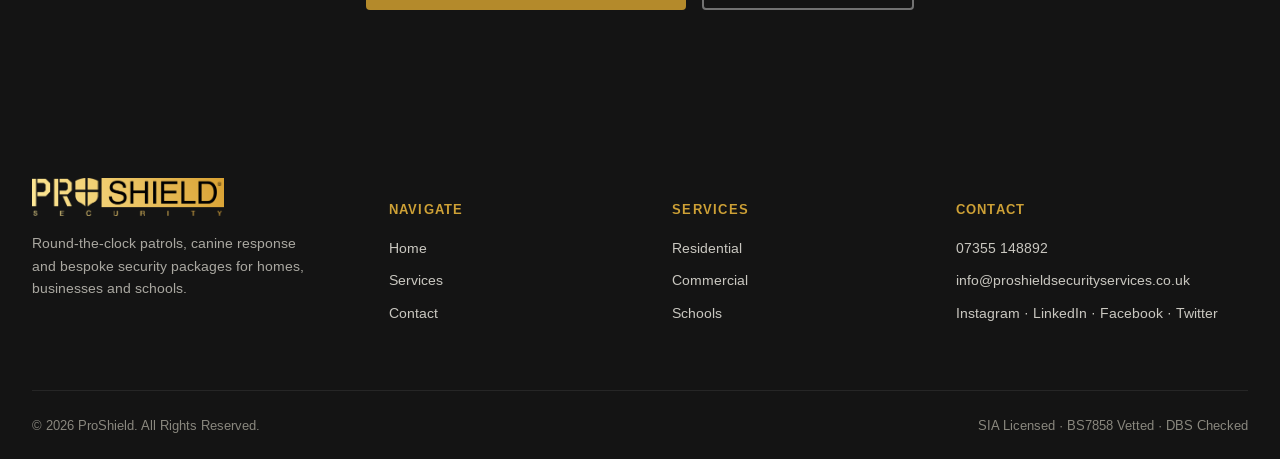
==== commit 653e16c3: "Update commercial.html" ====
--- a/commercial.html
+++ b/commercial.html
@@ -47,7 +47,7 @@
 </header>
 
 <!-- ============ PAGE HERO ============ -->
-<section class="page-hero" style="--hero-img:url('https://loremflickr.com/1800/700/office,building,security?lock=301');">
+<section class="page-hero" style="--hero-img:url('assets/bnr-res.jpg');">
   <div class="wrap">
     <div class="breadcrumb"><a href="index.html#home">Home</a> &rsaquo; <a href="index.html#services">Services</a> &rsaquo; <span>Commercial</span></div>
     <h1>Bespoke security for businesses and construction sites</h1>
@@ -66,7 +66,7 @@
 
 <section>
   <div class="wrap imgtext">
-    <div class="photo"><img src="https://loremflickr.com/900/700/warehouse,security,guard?lock=302" alt="Commercial security overview" loading="lazy"></div>
+    <div class="photo"><img src="assets/dog-unit.jpg" alt="Commercial security overview" loading="lazy"></div>
     <div>
       <span class="eyebrow">Commercial Security</span>
       <h2>One partner, every layer of site security</h2>
@@ -121,8 +121,8 @@
     </div>
     <div class="gallery-strip">
       <div class="photo"><img src="assets/xx_0000_com-3.jpg" alt="Commercial office reception" loading="lazy"></div>
-      <div class="photo"><img src="assets/xx_0000_com-2.jpg" alt="Construction site security patrol" loading="lazy"></div>
-      <div class="photo"><img src="assets/xx_0000_com-1.jpg" alt="CCTV remote monitoring room" loading="lazy"></div>
+      <div class="photo"><img src="assets/xx_0001_com-2.jpg" alt="Construction site security patrol" loading="lazy"></div>
+      <div class="photo"><img src="assets/xx_0002_com-1.jpg" alt="CCTV remote monitoring room" loading="lazy"></div>
     </div>
   </div>
 </section>
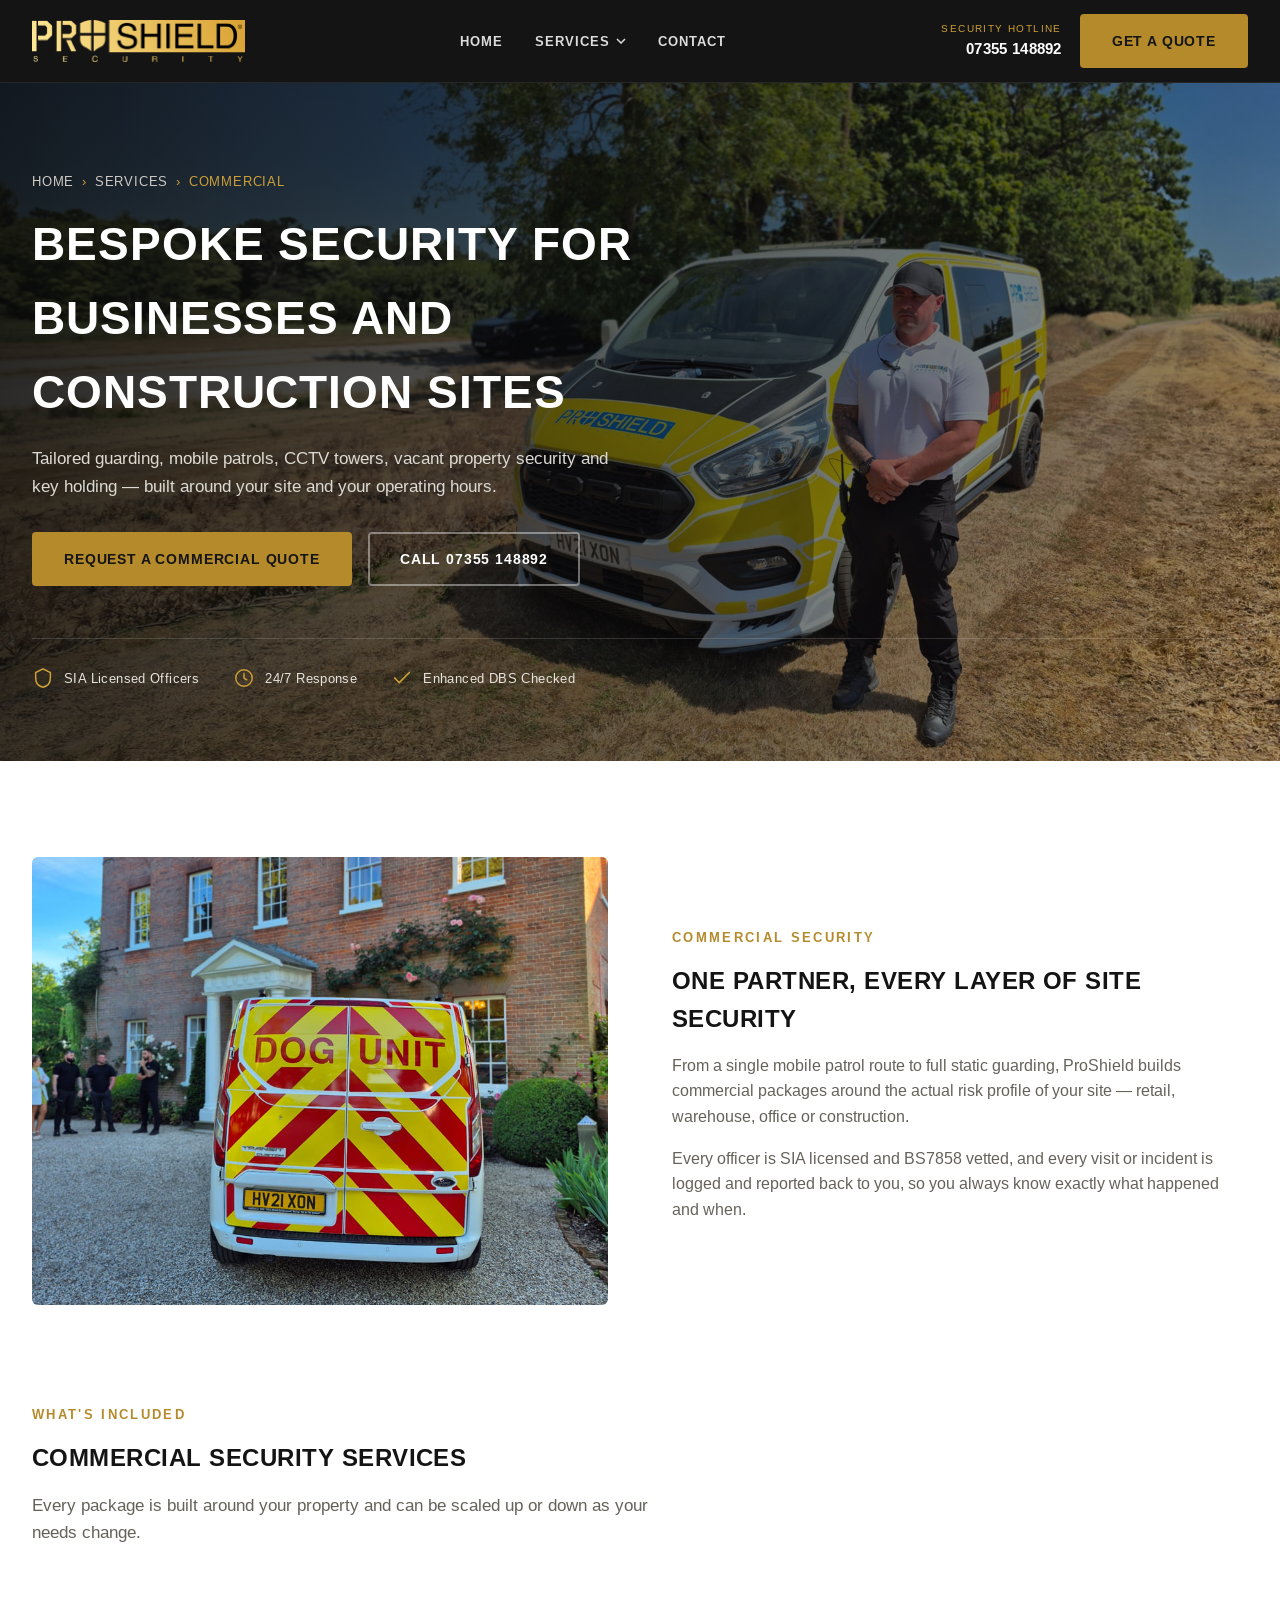
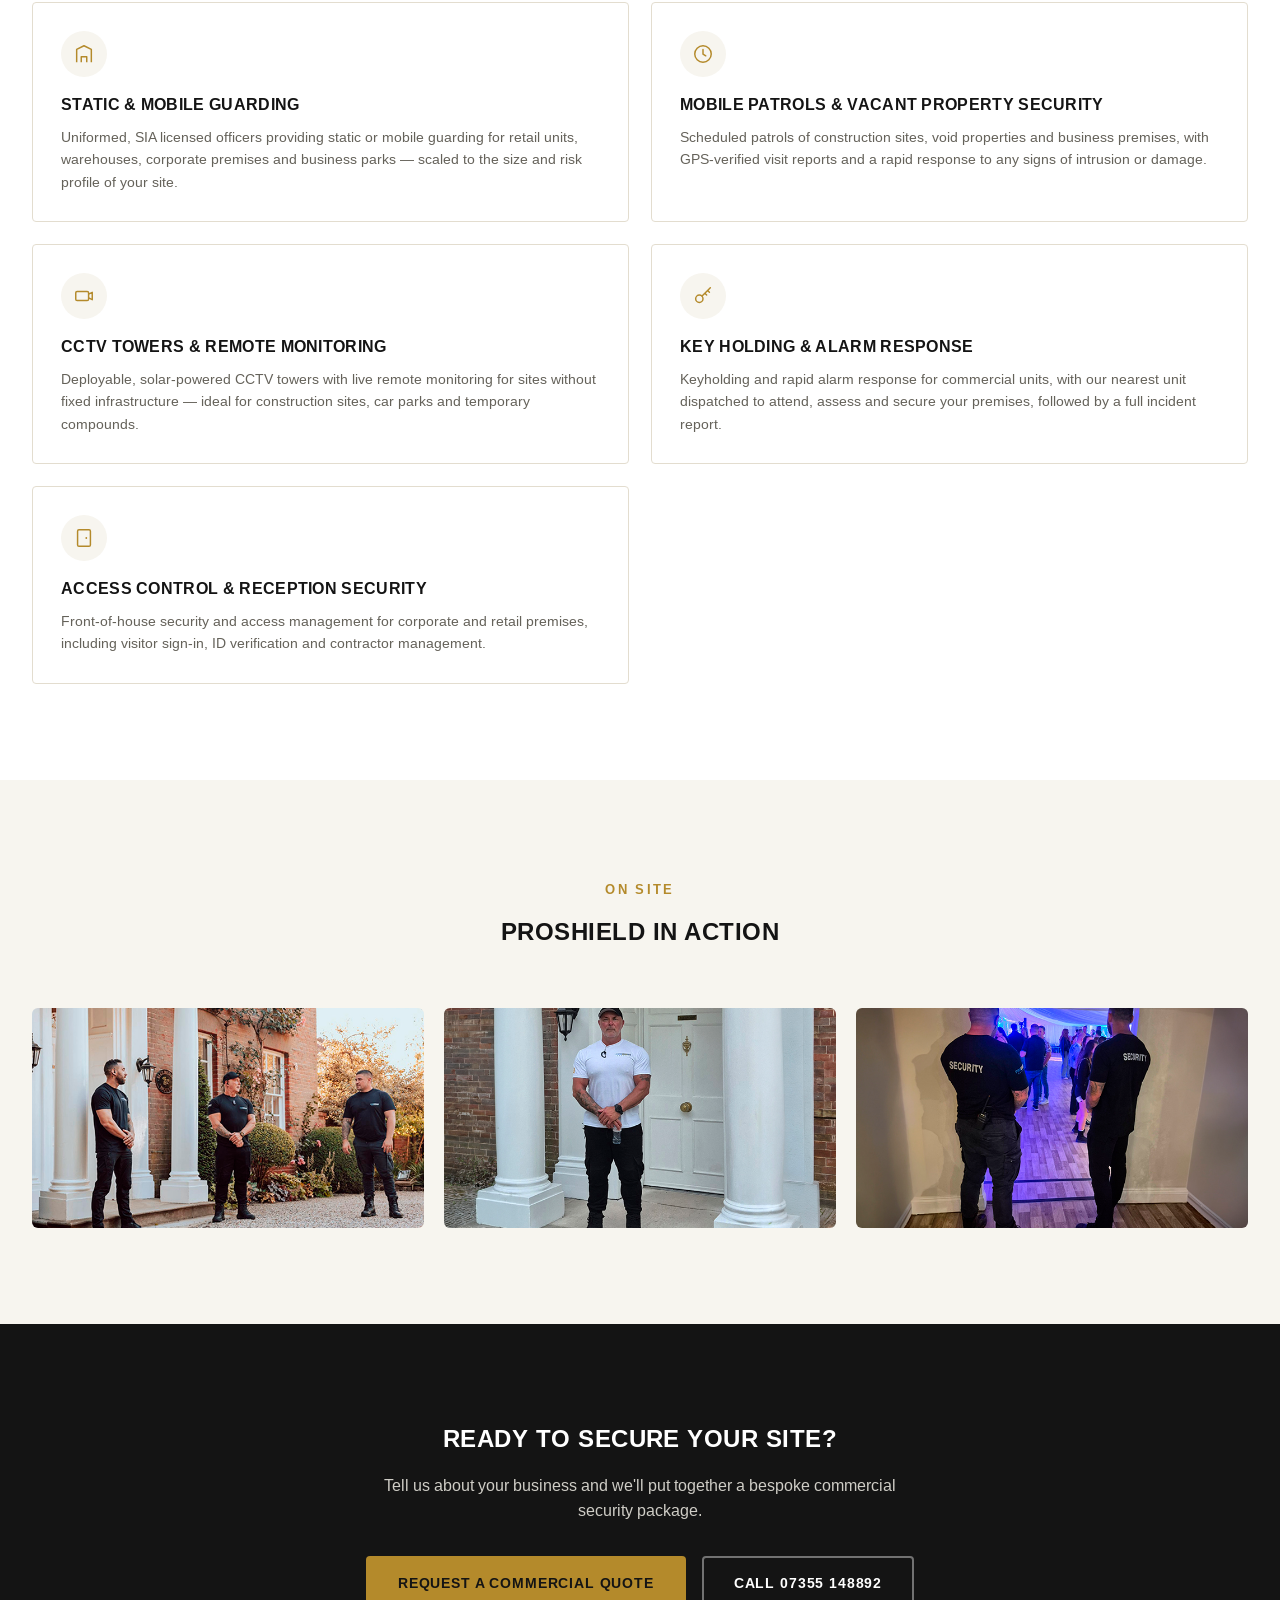
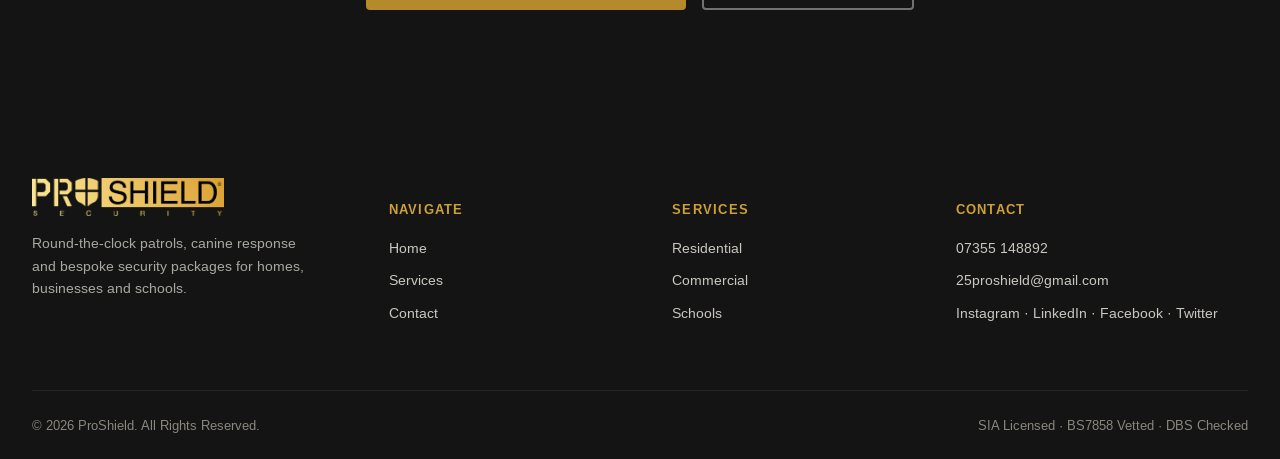
==== commit 664e6949: "Update contact email address in commercial.html" ====
--- a/commercial.html
+++ b/commercial.html
@@ -165,7 +165,7 @@
         <h5>Contact</h5>
         <ul>
           <li><a href="tel:07355148892">07355 148892</a></li>
-          <li><a href="mailto:info@proshieldsecurityservices.co.uk">info@proshieldsecurityservices.co.uk</a></li>
+          <li><a href="mailto:25proshield@gmail.com">25proshield@gmail.com</a></li>
           <li>Instagram &middot; LinkedIn &middot; Facebook &middot; Twitter</li>
         </ul>
       </div>
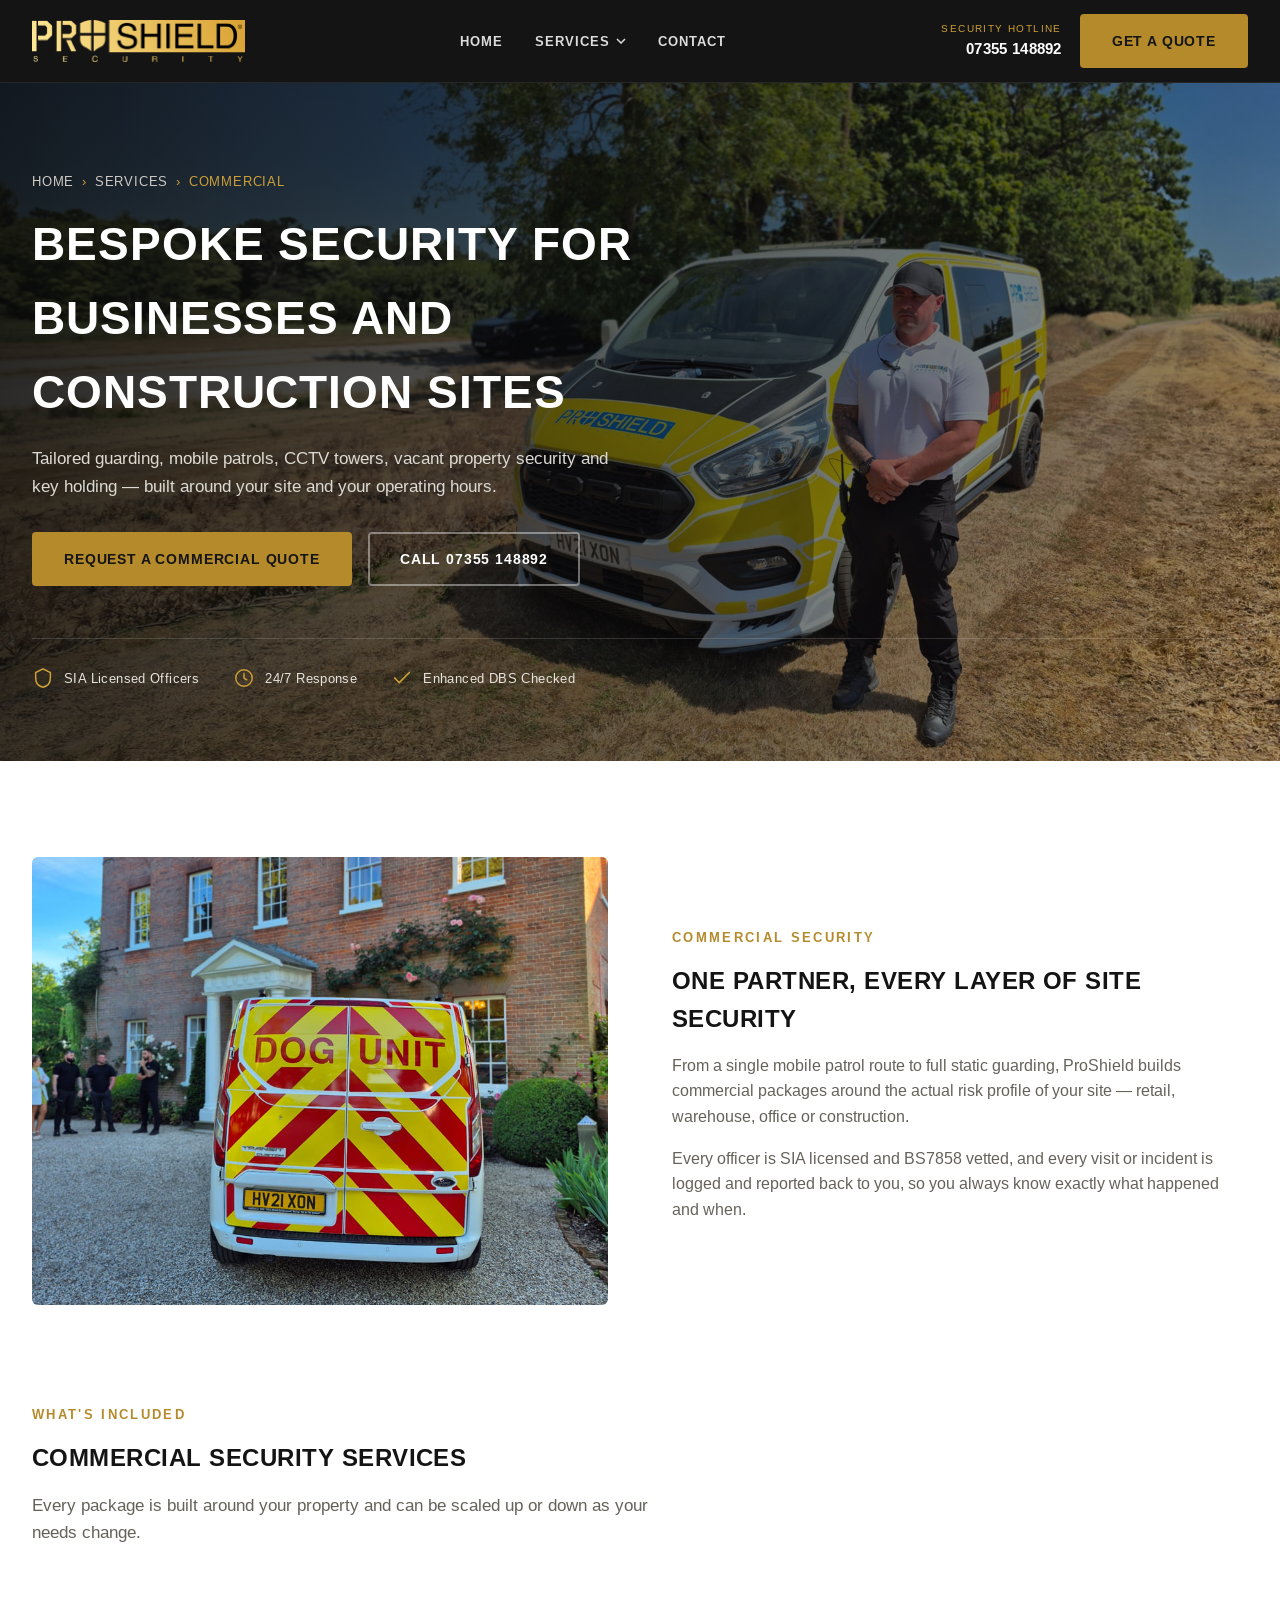
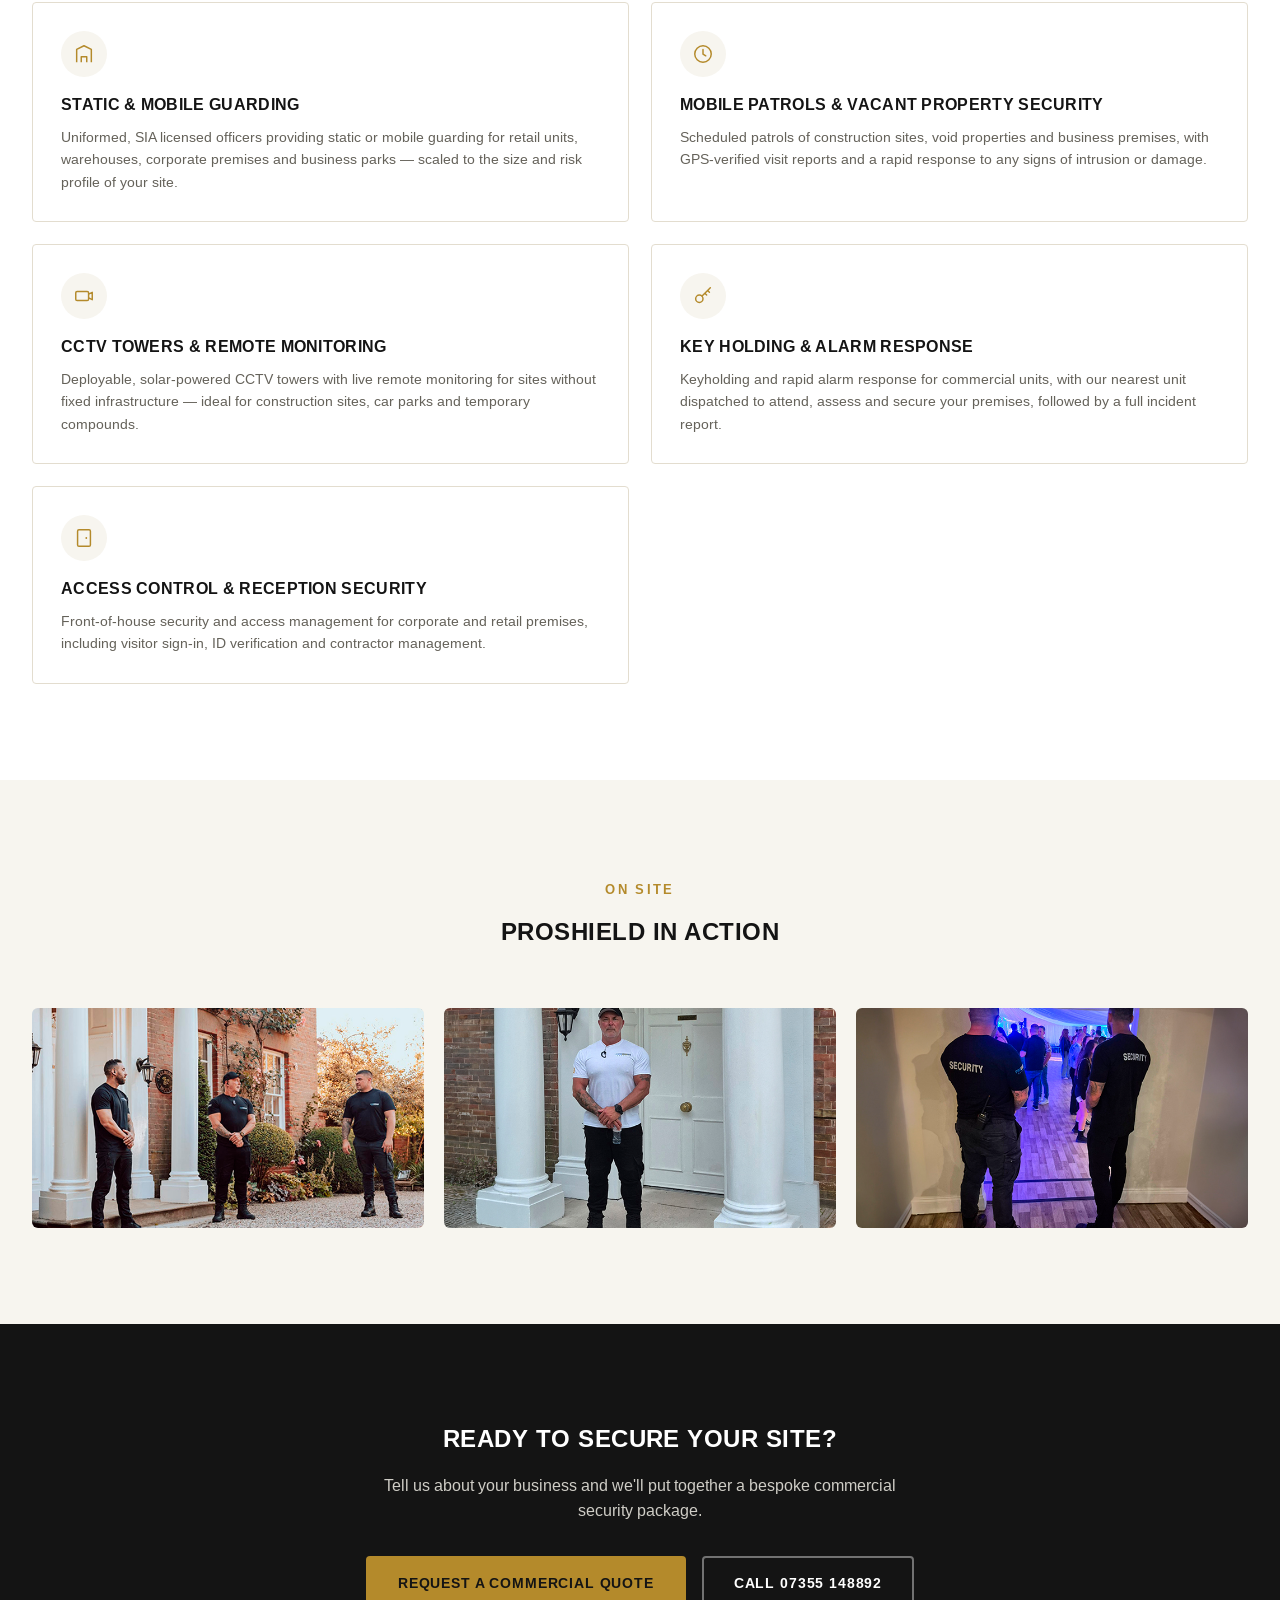
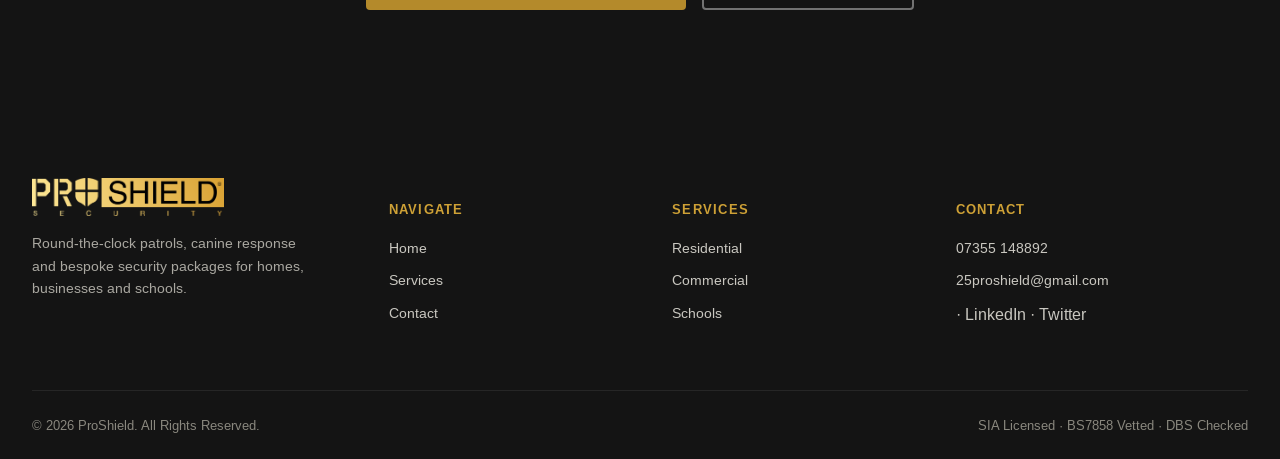
==== commit d8894e38: "Add LinkedIn and Twitter links to contact section" ====
--- a/commercial.html
+++ b/commercial.html
@@ -166,7 +166,8 @@
         <ul>
           <li><a href="tel:07355148892">07355 148892</a></li>
           <li><a href="mailto:25proshield@gmail.com">25proshield@gmail.com</a></li>
-          <li>Instagram &middot; LinkedIn &middot; Facebook &middot; Twitter</li>
+           &middot; <a href="URL_LINKEDIN" target="_blank" rel="noopener noreferrer">LinkedIn</a>
+  &middot; <a href="URL_TWITTER" target="_blank" rel="noopener noreferrer">Twitter</a>
         </ul>
       </div>
     </div>
